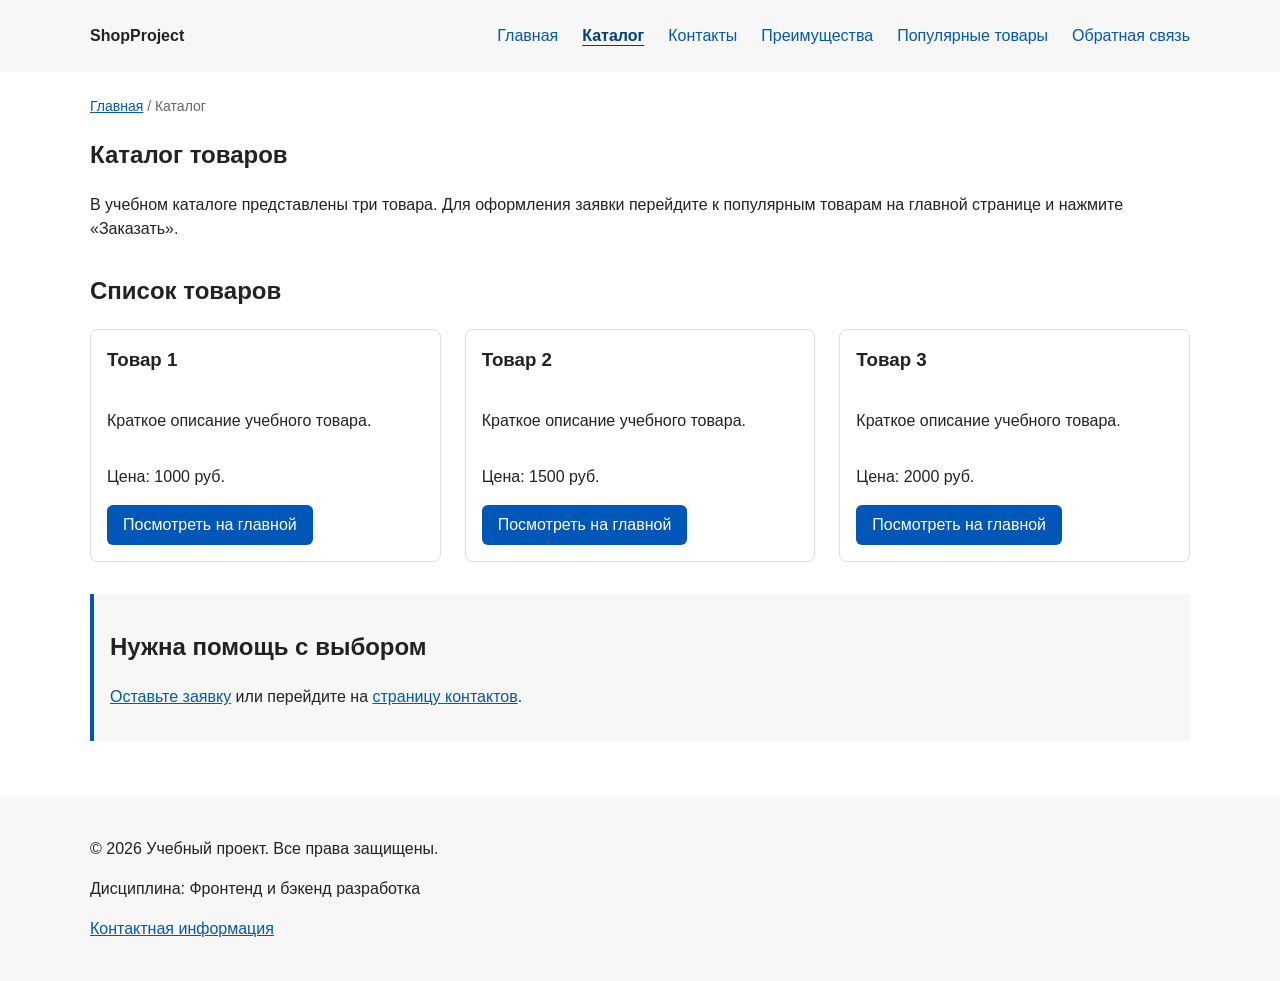
==== catalog.html @ 09edde9f "feat: add multi-page structure navigation and anchors" ====
<!DOCTYPE html>
<html lang="ru">
<head>
  <meta charset="UTF-8">
  <meta name="viewport" content="width=device-width, initial-scale=1.0">
  <meta name="description" content="Каталог товаров ShopProject: описания, цены и переход к оформлению заявки на главной странице.">
  <title>Каталог товаров — Учебный интернет-магазин</title>
  <meta property="og:type" content="website">
  <meta property="og:locale" content="ru_RU">
  <meta property="og:site_name" content="ShopProject">
  <meta property="og:title" content="Каталог товаров — Учебный интернет-магазин">
  <meta property="og:description" content="Каталог товаров ShopProject: описания, цены и переход к оформлению заявки на главной странице.">
  <meta property="og:url" content="https://destroffik-code.github.io/kr1-html-css-shop/catalog.html">
  <meta property="og:image" content="https://destroffik-code.github.io/kr1-html-css-shop/images/preview.jpg">
  <meta property="og:image:width" content="1200">
  <meta property="og:image:height" content="630">
  <meta property="og:image:alt" content="ShopProject — учебный интернет-магазин">
  <link rel="stylesheet" href="css/style.css">
</head>
<body>
  <header>
    <div class="site-header">
      <a class="site-logo" href="index.html">ShopProject</a>
      <nav class="site-nav" aria-label="Основная навигация">
        <ul class="site-nav__list">
          <li><a href="index.html">Главная</a></li>
          <li><a href="catalog.html" aria-current="page">Каталог</a></li>
          <li><a href="contacts.html">Контакты</a></li>
          <li><a href="index.html#advantages">Преимущества</a></li>
          <li><a href="index.html#popular">Популярные товары</a></li>
          <li><a href="index.html#contacts">Обратная связь</a></li>
        </ul>
      </nav>
    </div>
  </header>
  <main>
    <nav class="breadcrumbs" aria-label="Хлебные крошки">
      <a href="index.html">Главная</a>
      <span aria-current="page">Каталог</span>
    </nav>

    <section class="section">
      <h1>Каталог товаров</h1>
      <p>
        В учебном каталоге представлены три товара.
        Для оформления заявки перейдите к популярным товарам
        на главной странице и нажмите «Заказать».
      </p>
    </section>

    <section class="section">
      <h2>Список товаров</h2>
      <div class="products-grid">
        <article class="product-card">
          <h3>Товар 1</h3>
          <p>Краткое описание учебного товара.</p>
          <p>Цена: 1000 руб.</p>
          <a class="button product-card__link" href="index.html#popular">Посмотреть на главной</a>
        </article>

        <article class="product-card">
          <h3>Товар 2</h3>
          <p>Краткое описание учебного товара.</p>
          <p>Цена: 1500 руб.</p>
          <a class="button product-card__link" href="index.html#popular">Посмотреть на главной</a>
        </article>

        <article class="product-card">
          <h3>Товар 3</h3>
          <p>Краткое описание учебного товара.</p>
          <p>Цена: 2000 руб.</p>
          <a class="button product-card__link" href="index.html#popular">Посмотреть на главной</a>
        </article>
      </div>
    </section>

    <aside class="aside-info">
      <h2>Нужна помощь с выбором</h2>
      <p>
        <a href="index.html#contacts">Оставьте заявку</a>
        или перейдите на <a href="contacts.html">страницу контактов</a>.
      </p>
    </aside>
  </main>
  <footer>
    <div class="site-footer">
      <p>&copy; 2026 Учебный проект. Все права защищены.</p>
      <p>Дисциплина: Фронтенд и бэкенд разработка</p>
      <p><a href="contacts.html">Контактная информация</a></p>
    </div>
  </footer>
</body>
</html>
---- css/style.css ----
/* ===============================
   2. Базовые стили
   =============================== */

* {
  box-sizing: border-box;
}

body {
  margin: 0;
  font-family: Arial, sans-serif;
  line-height: 1.5;
  color: var(--color-text);
  background-color: var(--color-bg);
}

/*
  Задаём внутренние отступы для основных областей страницы.
  Это делает содержимое визуально отделённым от краёв окна браузера.
*/
header,
main,
footer {
  padding: var(--space-lg);
}


/*
  Оформляем шапку страницы.
  Пока используется простой светло-серый фон.
*/
header {
  position: sticky;
  top: 0;
  z-index: 10;
  background-color: var(--color-surface);
}

/*
  Оформляем подвал страницы тем же фоном,
  чтобы визуально отделить его от основного содержимого.
*/
footer {
  background-color: var(--color-surface);
}

/*
  Ограничиваем ширину содержимого шапки,
  чтобы оно не растягивалось слишком сильно на широких экранах.
*/
.site-header {
  display: flex;
  flex-wrap: wrap;
  align-items: center;
  justify-content: space-between;
  gap: var(--space-md);
  max-width: var(--container-width);
  margin: 0 auto;
}

/*
  Оформляем текстовый логотип.
*/
.site-logo {
  font-weight: bold;
  text-decoration: none;
  color: #222222;
}

/*
  Убираем стандартные отступы и маркеры списка навигации.
*/
.site-nav__list {
  display: flex;
  flex-wrap: wrap;
  gap: var(--space-sm) var(--space-lg);
  padding: 0;
  margin: 0;
  list-style: none;
}

/*
  Отступы между пунктами меню задаются через gap у списка.
*/
.site-nav__list li {
  margin: 0;
}

/*
  Оформляем ссылки меню.
*/
.site-nav__list a {
  color: #0057b8;
  text-decoration: none;
}

/*
  При наведении мыши подчёркиваем ссылку.
  Подробно состояния интерфейса будут рассмотрены в практической работе 1.7.
*/
.site-nav__list a:hover {
  text-decoration: underline;
}

/*
  Hero-блок — первый крупный блок страницы.
  Он визуально отделяется от остальных разделов фоном и отступами.
*/
.hero {
  max-width: var(--container-width);
  margin: 0 auto var(--space-xl);
  padding: var(--space-xl) var(--space-lg);
  background-color: var(--color-surface-accent);
  border-radius: var(--radius-lg);
}

.section {
  max-width: var(--container-width);
  margin: 0 auto var(--space-xl);
  scroll-margin-top: 140px;
}

.section h2 {
  margin-top: 0;
}


/*
  Grid размещает карточки в три колонки, Flexbox выравнивает их содержимое.
*/
.products-grid {
  display: grid;
  grid-template-columns: repeat(3, minmax(0, 1fr));
  gap: var(--space-lg);
}

.product-card {
  display: flex;
  flex-direction: column;
  min-width: 0;
  padding: var(--space-md);
  border: 1px solid var(--color-border);
  border-radius: var(--radius-md);
  background-color: var(--color-bg);
}

.product-card:hover {
  border-color: var(--color-primary);
}

.product-card h3 {
  margin-top: 0;
}

.product-card__button {
  align-self: flex-start;
  margin-top: auto;
}

footer {
  scroll-margin-top: 140px;
}

@media (max-width: 800px) {
  .products-grid {
    grid-template-columns: repeat(2, minmax(0, 1fr));
  }
}

@media (max-width: 540px) {
  header,
  main,
  footer {
    padding: var(--space-md);
  }

  .site-nav__list {
    gap: var(--space-sm) var(--space-md);
  }

  .products-grid {
    grid-template-columns: 1fr;
  }
}


/*
  Пока это обычная ссылка, но визуально она оформляется как кнопка.
*/
.button {
  display: inline-block;
  padding: var(--space-sm) var(--space-md);
  color: var(--color-white);
  background-color: var(--color-primary);
  text-decoration: none;
  border: none;
  border-radius: var(--radius-sm);
  cursor: pointer;
}

.button:hover {
  background-color: var(--color-primary-dark);
  outline: 2px solid var(--color-primary);
  outline-offset: 3px;
}

.button:focus-visible {
  outline: 2px solid var(--color-primary);
  outline-offset: 3px;
}

.button:disabled {
  opacity: 0.6;
  cursor: not-allowed;
}


/*
  Дополнительный информационный блок.
*/
.aside-info {
  max-width: var(--container-width);
  margin: 0 auto var(--space-xl);
  padding: var(--space-md);
  border-left: 4px solid var(--color-primary);
  background-color: var(--color-surface);
}


/*
  Модальное окно.
  Элемент dialog сам умеет открываться поверх страницы.
*/
.order-dialog {
  width: min(100% - 32px, 560px);
  padding: 24px;
  border: none;
  border-radius: 12px;
}

/*
  Затемнение фона за модальным окном.
*/
.order-dialog::backdrop {
  background-color: rgba(0, 0, 0, 0.5);
}

/*
  Поле формы.
  Каждый блок получает нижний отступ.
*/
.form-field {
  margin-bottom: 16px;
}

/*
  Подпись поля.
*/
.form-field label {
  display: block;
  margin-bottom: 6px;
}

/*
  Основные поля формы.
*/
.form-field input,
.form-field select,
.form-field textarea {
  width: 100%;
  padding: 10px 12px;
  border: 1px solid #cccccc;
  border-radius: 6px;
  font: inherit;
}

/*
  Checkbox не должен занимать всю ширину.
*/
.form-field input[type="checkbox"] {
  width: auto;
}

/*
  Подсказка под полем телефона.
*/
.form-field small {
  display: block;
  margin-top: 4px;
  color: #666666;
}

/*
  Видимый фокус для клавиатурной навигации.
*/
.form-field input:focus-visible,
.form-field select:focus-visible,
.form-field textarea:focus-visible,
.form-actions button:focus-visible {
  outline: 2px solid #0057b8;
  outline-offset: 2px;
}

/*
  Подсветка ошибочных полей.
  Атрибут aria-invalid будет добавляться через JavaScript.
*/
[aria-invalid="true"] {
  border-color: #b00020;
}

/*
  Кнопки формы.
*/
.form-actions {
  display: flex;
  gap: 12px;
  margin-top: 20px;
}

/*
  Сообщение об успешной отправке.
*/
.success-message {
  max-width: var(--container-width);
  margin: var(--space-lg) auto;
  padding: var(--space-md);
  border-left: 4px solid var(--color-success);
  background-color: var(--color-success-bg);
}




/* ===============================
   1. Переменные проекта
   =============================== */
:root {
  /* Основные цвета проекта */
  --color-bg: #ffffff;
  --color-text: #222222;
  --color-muted: #666666;
  --color-primary: #0057b8;
  --color-primary-dark: #003f86;
  --color-border: #dddddd;
  --color-surface: #f7f7f7;
  --color-surface-accent: #eef5ff;
  --color-danger: #b00020;
  --color-success: #168a2f;
  --color-success-bg: #eefaf0;
  --color-white: #ffffff;

  /* Отступы */
  --space-xs: 4px;
  --space-sm: 8px;
  --space-md: 16px;
  --space-lg: 24px;
  --space-xl: 32px;

  /* Скругления */
  --radius-sm: 6px;
  --radius-md: 8px;
  --radius-lg: 12px;

  /* Размеры */
  --container-width: 1100px;
}




/* ===============================
   3. Общие элементы интерфейса
   =============================== */

a {
  color: var(--color-primary);
}

a:hover {
  color: var(--color-primary-dark);
}

a:focus-visible {
  outline: 2px solid var(--color-primary);
  outline-offset: 3px;
}


/* ===============================
   5. Форма и модальное окно
   =============================== */

.order-dialog {
  width: min(100% - 32px, 560px);
  padding: var(--space-lg);
  border: none;
  border-radius: var(--radius-lg);
}

.order-dialog::backdrop {
  background-color: rgba(0, 0, 0, 0.5);
}

.form-field {
  margin-bottom: var(--space-md);
}

.form-field label {
  display: block;
  margin-bottom: var(--space-xs);
}

.form-field input,
.form-field select,
.form-field textarea {
  width: 100%;
  padding: 10px 12px;
  border: 1px solid var(--color-border);
  border-radius: var(--radius-sm);
  background-color: var(--color-white);
  font: inherit;
}

.form-field input[type="checkbox"] {
  width: auto;
}

.form-field small {
  display: block;
  margin-top: var(--space-xs);
  color: var(--color-muted);
}

.form-field input:focus,
.form-field select:focus,
.form-field textarea:focus {
  border-color: var(--color-primary);
}

.order-form:has(.form-field :is(input:not([type="checkbox"]), select, textarea):focus)
  .form-field :is(input:not([type="checkbox"]), select, textarea):not(:focus) {
  background-color: #eeeeee;
}

.order-form:has(.form-field :is(input:not([type="checkbox"]), select, textarea):focus)
  .form-field :is(input:not([type="checkbox"]), select, textarea):not(:focus):not([aria-invalid="true"]) {
  border-color: var(--color-muted);
}

.form-field input:focus-visible,
.form-field select:focus-visible,
.form-field textarea:focus-visible,
.form-actions button:focus-visible {
  outline: 2px solid var(--color-primary);
  outline-offset: 3px;
}

[aria-invalid="true"] {
  border-color: var(--color-danger);
}

/* Навигация и якорные ссылки многостраничного сайта. */
html {
  scroll-behavior: smooth;
}

:target {
  outline: 2px dashed var(--color-primary);
  outline-offset: 4px;
}

.site-nav__list a[aria-current="page"] {
  color: var(--color-primary-dark);
  font-weight: bold;
  text-decoration: underline;
  text-underline-offset: 4px;
}

.breadcrumbs {
  max-width: var(--container-width);
  margin: 0 auto var(--space-md);
  font-size: 14px;
  color: var(--color-muted);
}

.breadcrumbs a {
  color: var(--color-primary);
}

.breadcrumbs span::before {
  content: " / ";
  color: var(--color-muted);
}

.site-footer {
  max-width: var(--container-width);
  margin: 0 auto;
}

.hero-link {
  display: inline-block;
  margin: var(--space-sm);
}

.product-card__link {
  align-self: flex-start;
  margin-top: auto;
}

.contact-details {
  font-style: normal;
}

.contact-details li {
  margin-bottom: var(--space-sm);
}

/* Переносимое меню на узком экране не перекрывает цель якоря. */
@media (max-width: 540px) {
  header {
    position: static;
  }

  .section {
    scroll-margin-top: var(--space-md);
  }
}

@media (prefers-reduced-motion: reduce) {
  html {
    scroll-behavior: auto;
  }
}
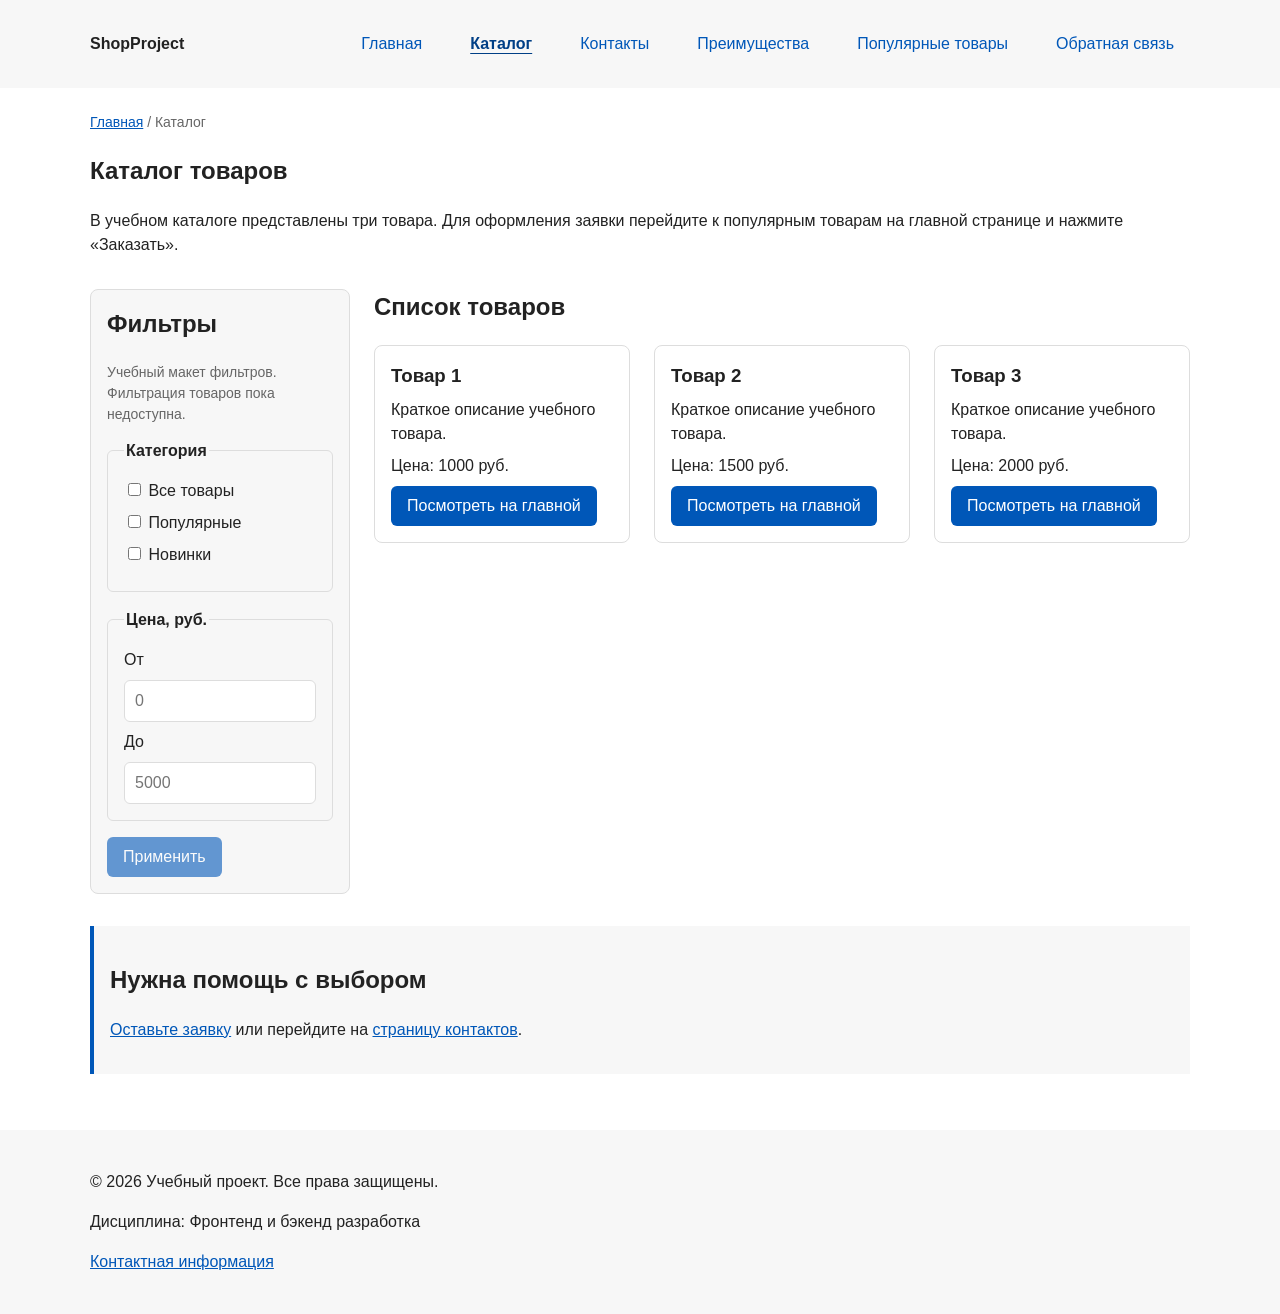
==== commit 1390d792: "feat: add flex navigation and grid catalog layout" ====
--- a/catalog.html
+++ b/catalog.html
@@ -48,31 +48,67 @@
       </p>
     </section>
 
-    <section class="section">
-      <h2>Список товаров</h2>
-      <div class="products-grid">
-        <article class="product-card">
-          <h3>Товар 1</h3>
-          <p>Краткое описание учебного товара.</p>
-          <p>Цена: 1000 руб.</p>
-          <a class="button product-card__link" href="index.html#popular">Посмотреть на главной</a>
-        </article>
+    <div class="catalog-layout">
+      <aside class="catalog-filters" aria-labelledby="filters-title">
+        <h2 id="filters-title">Фильтры</h2>
+        <p id="filters-note" class="filters-note">
+          Учебный макет фильтров. Фильтрация товаров пока недоступна.
+        </p>
+        <form class="filters-form" action="catalog.html" method="get" aria-describedby="filters-note">
+          <fieldset>
+            <legend>Категория</legend>
+            <label>
+              <input type="checkbox" name="category" value="all">
+              Все товары
+            </label>
+            <label>
+              <input type="checkbox" name="category" value="popular">
+              Популярные
+            </label>
+            <label>
+              <input type="checkbox" name="category" value="new">
+              Новинки
+            </label>
+          </fieldset>
 
-        <article class="product-card">
-          <h3>Товар 2</h3>
-          <p>Краткое описание учебного товара.</p>
-          <p>Цена: 1500 руб.</p>
-          <a class="button product-card__link" href="index.html#popular">Посмотреть на главной</a>
-        </article>
+          <fieldset>
+            <legend>Цена, руб.</legend>
+            <label for="price-from">От</label>
+            <input id="price-from" name="price-from" type="number" min="0" placeholder="0">
+            <label for="price-to">До</label>
+            <input id="price-to" name="price-to" type="number" min="0" placeholder="5000">
+          </fieldset>
 
-        <article class="product-card">
-          <h3>Товар 3</h3>
-          <p>Краткое описание учебного товара.</p>
-          <p>Цена: 2000 руб.</p>
-          <a class="button product-card__link" href="index.html#popular">Посмотреть на главной</a>
-        </article>
-      </div>
-    </section>
+          <button class="button" type="submit" disabled>Применить</button>
+        </form>
+      </aside>
+
+      <section class="catalog-products" aria-labelledby="products-title">
+        <h2 id="products-title">Список товаров</h2>
+        <div class="products-grid">
+          <article class="product-card">
+            <h3>Товар 1</h3>
+            <p>Краткое описание учебного товара.</p>
+            <p>Цена: 1000 руб.</p>
+            <a class="button product-card__link" href="index.html#popular">Посмотреть на главной</a>
+          </article>
+
+          <article class="product-card">
+            <h3>Товар 2</h3>
+            <p>Краткое описание учебного товара.</p>
+            <p>Цена: 1500 руб.</p>
+            <a class="button product-card__link" href="index.html#popular">Посмотреть на главной</a>
+          </article>
+
+          <article class="product-card">
+            <h3>Товар 3</h3>
+            <p>Краткое описание учебного товара.</p>
+            <p>Цена: 2000 руб.</p>
+            <a class="button product-card__link" href="index.html#popular">Посмотреть на главной</a>
+          </article>
+        </div>
+      </section>
+    </div>
 
     <aside class="aside-info">
       <h2>Нужна помощь с выбором</h2>
--- a/css/style.css
+++ b/css/style.css
@@ -73,7 +73,9 @@
 .site-nav__list {
   display: flex;
   flex-wrap: wrap;
-  gap: var(--space-sm) var(--space-lg);
+  justify-content: center;
+  align-items: center;
+  gap: var(--space-md);
   padding: 0;
   margin: 0;
   list-style: none;
@@ -90,16 +92,18 @@
   Оформляем ссылки меню.
 */
 .site-nav__list a {
-  color: #0057b8;
+  display: inline-block;
+  padding: var(--space-sm) var(--space-md);
+  color: var(--color-primary);
   text-decoration: none;
-}
-
-/*
-  При наведении мыши подчёркиваем ссылку.
-  Подробно состояния интерфейса будут рассмотрены в практической работе 1.7.
-*/
-.site-nav__list a:hover {
-  text-decoration: underline;
+  border-radius: var(--radius-sm);
+}
+
+/* Подсветка всей кликабельной области пункта меню. */
+.site-nav__list a:hover,
+.site-nav__list a[aria-current="page"]:hover {
+  color: var(--color-white);
+  background-color: var(--color-primary);
 }
 
 /*
@@ -137,7 +141,9 @@
 .product-card {
   display: flex;
   flex-direction: column;
+  gap: var(--space-sm);
   min-width: 0;
+  margin-bottom: 0;
   padding: var(--space-md);
   border: 1px solid var(--color-border);
   border-radius: var(--radius-md);
@@ -148,11 +154,12 @@
   border-color: var(--color-primary);
 }
 
-.product-card h3 {
-  margin-top: 0;
-}
-
-.product-card__button {
+.product-card h3,
+.product-card p {
+  margin: 0;
+}
+
+.product-card .button {
   align-self: flex-start;
   margin-top: auto;
 }
@@ -174,21 +181,96 @@
     padding: var(--space-md);
   }
 
-  .site-nav__list {
-    gap: var(--space-sm) var(--space-md);
-  }
-
   .products-grid {
     grid-template-columns: 1fr;
   }
 }
 
 
-/*
-  Пока это обычная ссылка, но визуально она оформляется как кнопка.
-*/
+/* Каталог: именованные области Grid для фильтров и товаров. */
+.catalog-layout {
+  display: grid;
+  grid-template-columns: 260px minmax(0, 1fr);
+  grid-template-areas: "filters products";
+  align-items: start;
+  gap: var(--space-lg);
+  max-width: var(--container-width);
+  margin: 0 auto var(--space-xl);
+}
+
+.catalog-filters {
+  grid-area: filters;
+  min-width: 0;
+  padding: var(--space-md);
+  border: 1px solid var(--color-border);
+  border-radius: var(--radius-md);
+  background-color: var(--color-surface);
+}
+
+.catalog-products {
+  grid-area: products;
+  min-width: 0;
+}
+
+.catalog-filters h2,
+.catalog-products h2 {
+  margin-top: 0;
+}
+
+.filters-note {
+  color: var(--color-muted);
+  font-size: 14px;
+}
+
+.filters-form {
+  display: grid;
+  gap: var(--space-md);
+}
+
+.filters-form fieldset {
+  min-width: 0;
+  margin: 0;
+  padding: var(--space-md);
+  border: 1px solid var(--color-border);
+  border-radius: var(--radius-sm);
+}
+
+.filters-form legend {
+  font-weight: 700;
+}
+
+.filters-form label {
+  display: block;
+  margin-bottom: var(--space-sm);
+}
+
+.filters-form input[type="number"] {
+  width: 100%;
+  padding: var(--space-sm) 10px;
+  border: 1px solid var(--color-border);
+  border-radius: var(--radius-sm);
+  background-color: var(--color-bg);
+  color: var(--color-text);
+  font: inherit;
+}
+
+.filters-form input[type="number"] + label {
+  margin-top: var(--space-sm);
+}
+
+.filters-form input:focus-visible {
+  outline: 2px solid var(--color-primary);
+  outline-offset: 3px;
+}
+
+.filters-form .button {
+  justify-self: start;
+}
+
+/* Общий вид ссылок и кнопок действий. */
 .button {
   display: inline-block;
+  font: inherit;
   padding: var(--space-sm) var(--space-md);
   color: var(--color-white);
   background-color: var(--color-primary);
@@ -503,11 +585,6 @@
   margin: var(--space-sm);
 }
 
-.product-card__link {
-  align-self: flex-start;
-  margin-top: auto;
-}
-
 .contact-details {
   font-style: normal;
 }
